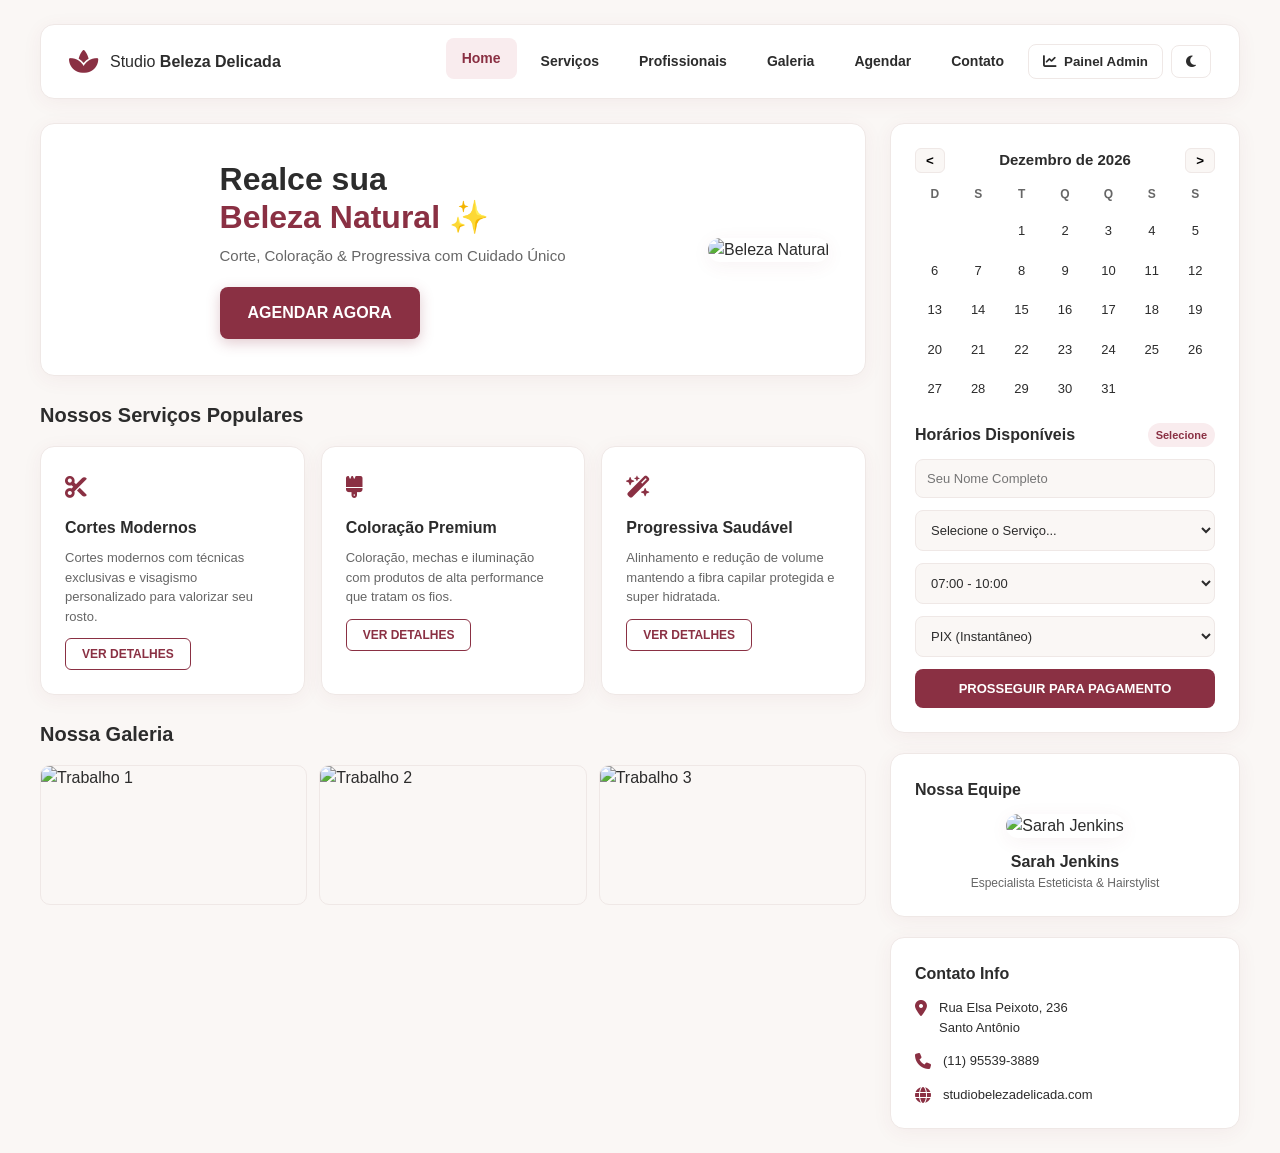
==== index.html @ c6079b97 "Add files via upload" ====
<!DOCTYPE html>
<html lang="pt-BR">
<head>
    <meta charset="UTF-8">
    <meta name="viewport" content="width=device-width, initial-scale=1.0">
    <title>Studio Beleza Delicada</title>
    <link rel="stylesheet" href="style.css">
    <link rel="stylesheet" href="https://cdnjs.cloudflare.com/ajax/libs/font-awesome/6.4.0/css/all.min.css">
</head>
<body>

    <div class="main-wrapper">
        <!-- NAVEGAÇÃO PRINCIPAL -->
        <header class="navbar">
            <div class="logo">
                <i class="fa-solid fa-spa logo-icon"></i>
                <div class="logo-text">
                    <span>Studio</span>
                    <strong>Beleza Delicada</strong>
                </div>
            </div>
            <nav class="nav-links">
                <a href="#home" class="active">Home</a>
                <a href="#servicos">Serviços</a>
                <a href="#profissionais">Profissionais</a>
                <a href="#galeria">Galeria</a>
                <a href="#agendar">Agendar</a>
                <a href="#contato">Contato</a>
                <button class="btn-admin-toggle" onclick="switchView('admin')">
                    <i class="fa-solid fa-chart-line"></i> Painel Admin
                </button>
                <button class="btn-theme-toggle" onclick="toggleTheme()" title="Alternar Tema">
                    <i class="fa-solid fa-moon"></i>
                </button>
            </nav>
        </header>

        <!-- VISÃO CLIENTE -->
        <main id="cliente-view" class="content-container">
            <div class="left-column">
                <!-- HERO BANNER -->
                <section class="hero-card" id="home">
                    <div class="hero-pattern"></div>
                    <div class="hero-content">
                        <h1>Realce sua<br><span class="hero-highlight">Beleza Natural ✨</span></h1>
                        <p class="hero-subtitle">Corte, Coloração & Progressiva com Cuidado Único</p>
                        <a href="#agendar" class="btn-primary">AGENDAR AGORA</a>
                    </div>
                    <div class="hero-image-wrapper">
                        <img src="https://images.unsplash.com/photo-1580618672591-eb180b1a973f?auto=format&fit=crop&q=80&w=800" alt="Beleza Natural" class="hero-img">
                    </div>
                </section>

                <!-- SERVIÇOS POPULARES -->
                <section class="services-section" id="servicos">
                    <h2 class="section-title">Nossos Serviços Populares</h2>
                    <div class="services-grid">
                        <div class="service-card">
                            <div class="service-icon-wrapper"><i class="fa-solid fa-scissors"></i></div>
                            <h3>Cortes Modernos</h3>
                            <p>Cortes modernos com técnicas exclusivas e visagismo personalizado para valorizar seu rosto.</p>
                            <button class="btn-secondary" onclick="selectService('Cortes Modernos', 120.00)">VER DETALHES</button>
                        </div>
                        <div class="service-card">
                            <div class="service-icon-wrapper"><i class="fa-solid fa-brush"></i></div>
                            <h3>Coloração Premium</h3>
                            <p>Coloração, mechas e iluminação com produtos de alta performance que tratam os fios.</p>
                            <button class="btn-secondary" onclick="selectService('Coloração Premium', 250.00)">VER DETALHES</button>
                        </div>
                        <div class="service-card">
                            <div class="service-icon-wrapper"><i class="fa-solid fa-wand-magic-sparkles"></i></div>
                            <h3>Progressiva Saudável</h3>
                            <p>Alinhamento e redução de volume mantendo a fibra capilar protegida e super hidratada.</p>
                            <button class="btn-secondary" onclick="selectService('Progressiva Saudável', 300.00)">VER DETALHES</button>
                        </div>
                    </div>
                </section>

                <!-- GALERIA DE TRABALHOS -->
                <section class="services-section" id="galeria" style="margin-top: 24px;">
                    <h2 class="section-title">Nossa Galeria</h2>
                    <div class="gallery-grid">
                        <img src="https://images.unsplash.com/photo-1562322140-8baeececf3df?auto=format&fit=crop&q=80&w=400" alt="Trabalho 1">
                        <img src="https://images.unsplash.com/photo-1560066984-138dadb4c035?auto=format&fit=crop&q=80&w=400" alt="Trabalho 2">
                        <img src="https://images.unsplash.com/photo-1522337360788-8b13dee7a37e?auto=format&fit=crop&q=80&w=400" alt="Trabalho 3">
                    </div>
                </section>
            </div>

            <!-- COLUNA LATERAL -->
            <aside class="right-column" id="agendar">
                <div class="sidebar-card calendar-card">
                    <div class="calendar-header">
                        <button class="cal-btn" onclick="prevMonth()">&lt;</button>
                        <span class="cal-month" id="calendar-month-year"></span>
                        <button class="cal-btn" onclick="nextMonth()">&gt;</button>
                    </div>
                    
                    <div class="calendar-grid" id="calendar-days-container">
                        <!-- Gerado via JavaScript -->
                    </div>

                    <div class="slots-container">
                        <div class="slots-title-row">
                            <h4>Horários Disponíveis</h4>
                            <span class="badge-date" id="selected-date-badge">Selecione</span>
                        </div>

                        <form id="agendamento-form" onsubmit="goToPaymentStep(event)">
                            <div class="form-group-sm">
                                <input type="text" id="client-name" placeholder="Seu Nome Completo" required>
                            </div>
                            <div class="form-group-sm">
                                <select id="service-select" required>
                                    <option value="">Selecione o Serviço...</option>
                                    <option value="Cortes Modernos|120">Cortes Modernos - R$ 120,00</option>
                                    <option value="Coloração Premium|250">Coloração Premium - R$ 250,00</option>
                                    <option value="Progressiva Saudável|300">Progressiva Saudável - R$ 300,00</option>
                                </select>
                            </div>
                            <div class="form-group-sm">
                                <select id="time-select" required>
                                    <option value="07:00 - 10:00">07:00 - 10:00</option>
                                    <option value="09:00 - 12:00">09:00 - 12:00</option>
                                    <option value="12:00 - 15:00">12:00 - 15:00</option>
                                    <option value="17:00 - 20:00">17:00 - 20:00</option>
                                </select>
                            </div>
                            <div class="form-group-sm">
                                <select id="payment-select" required>
                                    <option value="PIX">PIX (Instantâneo)</option>
                                    <option value="Cartão de Crédito">Cartão de Crédito</option>
                                    <option value="Dinheiro">Dinheiro no Salão</option>
                                </select>
                            </div>
                            <button type="submit" class="btn-slot-submit">PROSSEGUIR PARA PAGAMENTO</button>
                        </form>
                    </div>
                </div>

                <!-- EQUIPE -->
                <div class="sidebar-card team-card" id="profissionais">
                    <h4>Nossa Equipe</h4>
                    <div class="team-member">
                        <img src="https://images.unsplash.com/photo-1573496359142-b8d87734a5a2?auto=format&fit=crop&q=80&w=300" alt="Sarah Jenkins">
                        <h5>Sarah Jenkins</h5>
                        <p>Especialista Esteticista & Hairstylist</p>
                    </div>
                </div>

                <!-- CONTATO -->
                <div class="sidebar-card contact-card" id="contato">
                    <h4>Contato Info</h4>
                    <ul class="contact-list">
                        <li><i class="fa-solid fa-location-dot"></i><div>Rua Elsa Peixoto, 236<br>Santo Antônio</div></li>
                        <li><i class="fa-solid fa-phone"></i><span>(11) 95539-3889</span></li>
                        <li><i class="fa-solid fa-globe"></i><span>studiobelezadelicada.com</span></li>
                    </ul>
                </div>
            </aside>
        </main>

        <!-- TELA DE CHECKOUT / PAGAMENTO (PÁGINA DEDICADA DE PAGAMENTO) -->
        <main id="payment-view" class="content-container" style="display: none;">
            <div class="checkout-card">
                <button class="btn-secondary" onclick="cancelPayment()"><i class="fa-solid fa-arrow-left"></i> Voltar</button>
                <h2><i class="fa-solid fa-credit-card"></i> Pagamento & Confirmação</h2>
                <div class="booking-summary" id="booking-summary-box">
                    <!-- Preenchido via JS -->
                </div>
                
                <div class="payment-upload-section">
                    <h3>Anexar Comprovante ou Chave PIX</h3>
                    <p>Faça o pagamento usando o QR Code abaixo ou insira o link/arquivo do comprovante para validar no Banco de Dados.</p>
                    <div class="pix-box">
                        <i class="fa-solid fa-qrcode" style="font-size: 80px; color: var(--accent-marsala);"></i>
                        <p><strong>Chave PIX (CNPJ):</strong> 12.345.678/0001-90</p>
                    </div>
                    
                    <div class="form-group-sm" style="margin-top: 15px;">
                        <label><strong>Link do Comprovante / Transação:</strong></label>
                        <input type="url" id="payment-link-input" placeholder="https://link-do-comprovante.com/ou-id-transacao" required>
                    </div>
                    
                    <button class="btn-primary" style="width: 100%; margin-top: 15px;" onclick="finalizeBookingWithPayment()">
                        FINALIZAR E CONFIRMAR AGENDAMENTO
                    </button>
                </div>
            </div>
        </main>

        <!-- VISÃO ADMINISTRATIVA (PAINEL ADMIN / DB) -->
        <main id="admin-view" class="content-container admin-mode" style="display: none;">
            <div class="admin-header-bar">
                <h2><i class="fa-solid fa-database"></i> Gestão do Salão e Banco de Dados de Pagamentos</h2>
                <button class="btn-primary" onclick="switchView('cliente')">
                    <i class="fa-solid fa-arrow-left"></i> Voltar ao Site
                </button>
            </div>

            <div class="metrics-grid">
                <div class="metric-card">
                    <div class="metric-icon"><i class="fa-solid fa-wallet"></i></div>
                    <div>
                        <h3>Faturamento Total</h3>
                        <p id="total-revenue">R$ 0,00</p>
                    </div>
                </div>
                <div class="metric-card">
                    <div class="metric-icon"><i class="fa-solid fa-calendar-check"></i></div>
                    <div>
                        <h3>Total Agendamentos</h3>
                        <p id="total-bookings">0</p>
                    </div>
                </div>
                <div class="metric-card">
                    <div class="metric-icon"><i class="fa-solid fa-users"></i></div>
                    <div>
                        <h3>Clientes Atendidos</h3>
                        <p id="total-clients">0</p>
                    </div>
                </div>
            </div>

            <div class="db-card">
                <h3><i class="fa-solid fa-table"></i> Registros de Agendamentos e Status de Pagamento (Mock DB)</h3>
                <div class="table-responsive">
                    <table>
                        <thead>
                            <tr>
                                <th>ID</th>
                                <th>Cliente</th>
                                <th>Serviço</th>
                                <th>Horário/Data</th>
                                <th>Valor</th>
                                <th>Comprovante/Link</th>
                                <th>Status</th>
                                <th>Ações</th>
                            </tr>
                        </thead>
                        <tbody id="db-table-body">
                            <!-- JS inserido dinamicamente -->
                        </tbody>
                    </table>
                </div>
            </div>
        </main>
    </div>

    <script src="script.js"></script>
</body>
</html>
---- style.css ----
:root {
    --bg-main: #FAF7F5;
    --card-bg: #FFFFFF;
    --text-primary: #2C2C2C;
    --text-muted: #666666;
    --accent-marsala: #8A3043;
    --accent-marsala-hover: #6E2433;
    --accent-rose: #F9ECEE;
    --border-color: #EFE8E6;
    --radius: 14px;
    --shadow-soft: 0 4px 20px rgba(138, 48, 67, 0.06);
    --shadow-hover: 0 12px 28px rgba(138, 48, 67, 0.15);
    --transition: all 0.3s cubic-bezier(0.25, 0.8, 0.25, 1);
}

[data-theme="dark"] {
    --bg-main: #121212;
    --card-bg: #1E1E1E;
    --text-primary: #F0F0F0;
    --text-muted: #A0A0A0;
    --border-color: #2D2D2D;
    --shadow-soft: 0 4px 20px rgba(0, 0, 0, 0.4);
    --shadow-hover: 0 12px 28px rgba(0, 0, 0, 0.6);
}

* {
    margin: 0;
    padding: 0;
    box-sizing: border-box;
    font-family: 'Plus Jakarta Sans', 'Segoe UI', -apple-system, BlinkMacSystemFont, Roboto, sans-serif;
}

body {
    background-color: var(--bg-main);
    color: var(--text-primary);
    padding: 24px 16px;
    line-height: 1.5;
}

.main-wrapper {
    max-width: 1200px;
    margin: 0 auto;
}

/* NAVBAR MODERNA */
.navbar {
    display: flex;
    justify-content: space-between;
    align-items: center;
    background: var(--card-bg);
    padding: 16px 28px;
    border-radius: var(--radius);
    box-shadow: var(--shadow-soft);
    border: 1px solid var(--border-color);
    margin-bottom: 24px;
}

.logo {
    display: flex;
    align-items: center;
    gap: 12px;
}

.logo-icon {
    font-size: 26px;
    color: var(--accent-marsala);
}

.nav-links {
    display: flex;
    align-items: center;
    gap: 8px;
}

/* EFEITO ELEVAR E MUDAR COR NAS ABAS DO MENU */
.nav-links a {
    text-decoration: none;
    color: var(--text-primary);
    font-size: 14px;
    font-weight: 600;
    padding: 10px 16px;
    border-radius: 8px;
    transition: var(--transition);
    display: inline-block;
}

.nav-links a:hover, .nav-links a.active {
    color: var(--accent-marsala);
    background-color: var(--accent-rose);
    transform: translateY(-3px);
}

.btn-admin-toggle, .btn-theme-toggle {
    background: transparent;
    border: 1px solid var(--border-color);
    padding: 9px 14px;
    border-radius: 8px;
    cursor: pointer;
    color: var(--text-primary);
    font-weight: 600;
    transition: var(--transition);
    display: inline-flex;
    align-items: center;
    gap: 8px;
}

.btn-admin-toggle:hover, .btn-theme-toggle:hover {
    border-color: var(--accent-marsala);
    color: var(--accent-marsala);
    transform: translateY(-2px);
}

/* LAYOUT PRINCIPAL */
.content-container {
    display: grid;
    grid-template-columns: 1fr 350px;
    gap: 24px;
}

/* HERO BANNER */
.hero-card {
    background: var(--card-bg);
    border-radius: var(--radius);
    padding: 36px;
    display: flex;
    align-items: center;
    justify-content: space-between;
    box-shadow: var(--shadow-soft);
    border: 1px solid var(--border-color);
    margin-bottom: 24px;
}

.hero-content h1 {
    font-size: 32px;
    font-weight: 800;
    line-height: 1.2;
}

.hero-highlight {
    color: var(--accent-marsala);
}

.hero-subtitle {
    color: var(--text-muted);
    margin-top: 8px;
    font-size: 15px;
}

.hero-img {
    width: 260px;
    height: 200px;
    object-fit: cover;
    border-radius: var(--radius);
    box-shadow: var(--shadow-soft);
}

/* BOTÕES GERAIS */
.btn-primary {
    display: inline-block;
    background: var(--accent-marsala);
    color: #FFFFFF;
    padding: 14px 28px;
    border-radius: 8px;
    text-decoration: none;
    font-weight: 700;
    margin-top: 20px;
    border: none;
    cursor: pointer;
    transition: var(--transition);
    box-shadow: 0 4px 14px rgba(138, 48, 67, 0.25);
}

.btn-primary:hover {
    background: var(--accent-marsala-hover);
    transform: translateY(-2px);
    box-shadow: 0 6px 20px rgba(138, 48, 67, 0.35);
}

.btn-secondary {
    background: transparent;
    color: var(--accent-marsala);
    border: 1px solid var(--accent-marsala);
    padding: 8px 16px;
    border-radius: 6px;
    font-weight: 700;
    font-size: 12px;
    cursor: pointer;
    transition: var(--transition);
    margin-top: 12px;
}

.btn-secondary:hover {
    background: var(--accent-marsala);
    color: #FFFFFF;
    transform: translateY(-2px);
}

/* SEÇÃO DE SERVIÇOS & CARDS COM ELEVAÇÃO */
.section-title {
    font-size: 20px;
    font-weight: 700;
    margin-bottom: 16px;
}

.services-grid {
    display: grid;
    grid-template-columns: repeat(auto-fit, minmax(210px, 1fr));
    gap: 16px;
}

.service-card, .sidebar-card {
    background: var(--card-bg);
    padding: 24px;
    border-radius: var(--radius);
    border: 1px solid var(--border-color);
    box-shadow: var(--shadow-soft);
    transition: var(--transition);
}

.service-card:hover {
    transform: translateY(-5px);
    box-shadow: var(--shadow-hover);
    border-color: var(--accent-rose);
}

.service-icon-wrapper {
    font-size: 22px;
    color: var(--accent-marsala);
    margin-bottom: 12px;
}

.service-card h3 {
    font-size: 16px;
    font-weight: 700;
    margin-bottom: 8px;
}

.service-card p {
    font-size: 13px;
    color: var(--text-muted);
}

/* GALERIA DE FOTOS */
.gallery-grid {
    display: grid;
    grid-template-columns: repeat(3, 1fr);
    gap: 12px;
}

.gallery-grid img {
    width: 100%;
    height: 140px;
    object-fit: cover;
    border-radius: 10px;
    transition: var(--transition);
    border: 1px solid var(--border-color);
}

.gallery-grid img:hover {
    transform: scale(1.03) translateY(-3px);
    box-shadow: var(--shadow-hover);
}

/* COLUNA LATERAL & CALENDÁRIO */
.right-column {
    display: flex;
    flex-direction: column;
    gap: 20px;
}

.calendar-header {
    display: flex;
    justify-content: space-between;
    align-items: center;
    margin-bottom: 12px;
}

.cal-month {
    font-weight: 700;
    font-size: 15px;
}

.cal-btn {
    background: var(--bg-main);
    border: 1px solid var(--border-color);
    padding: 4px 10px;
    border-radius: 6px;
    cursor: pointer;
    font-weight: bold;
    transition: var(--transition);
}

.cal-btn:hover {
    background: var(--accent-marsala);
    color: #FFF;
}

.calendar-grid {
    display: grid;
    grid-template-columns: repeat(7, 1fr);
    gap: 4px;
    text-align: center;
    margin-bottom: 16px;
}

.day-head {
    font-weight: 700;
    font-size: 12px;
    color: var(--text-muted);
    padding-bottom: 6px;
}

.day {
    padding: 8px 0;
    font-size: 13px;
    border-radius: 6px;
    cursor: pointer;
    transition: var(--transition);
}

.day:hover:not(.disabled) {
    background: var(--accent-rose);
    color: var(--accent-marsala);
    font-weight: bold;
}

.day.selected {
    background: var(--accent-marsala) !important;
    color: #FFFFFF !important;
    font-weight: bold;
}

/* FORMULÁRIO DE AGENDAMENTO */
.slots-title-row {
    display: flex;
    justify-content: space-between;
    align-items: center;
    margin-bottom: 12px;
}

.badge-date {
    background: var(--accent-rose);
    color: var(--accent-marsala);
    font-size: 11px;
    font-weight: 700;
    padding: 4px 8px;
    border-radius: 20px;
}

.form-group-sm {
    margin-bottom: 12px;
}

.form-group-sm input, .form-group-sm select {
    width: 100%;
    padding: 11px;
    border: 1px solid var(--border-color);
    border-radius: 8px;
    background: var(--bg-main);
    color: var(--text-primary);
    font-size: 13px;
    outline: none;
    transition: var(--transition);
}

.form-group-sm input:focus, .form-group-sm select:focus {
    border-color: var(--accent-marsala);
    box-shadow: 0 0 0 3px var(--accent-rose);
}

.btn-slot-submit {
    width: 100%;
    background: var(--accent-marsala);
    color: #FFFFFF;
    border: none;
    padding: 12px;
    border-radius: 8px;
    font-weight: 700;
    font-size: 13px;
    cursor: pointer;
    transition: var(--transition);
}

.btn-slot-submit:hover {
    background: var(--accent-marsala-hover);
    transform: translateY(-2px);
}

/* EQUIPE */
.team-member {
    text-align: center;
    margin-top: 12px;
}

.team-member img {
    width: 100%;
    height: 220px;
    object-fit: cover;
    border-radius: var(--radius);
    margin-bottom: 12px;
    box-shadow: var(--shadow-soft);
}

.team-member h5 {
    font-size: 16px;
    font-weight: 700;
}

.team-member p {
    font-size: 12px;
    color: var(--text-muted);
}

/* CONTATO AJUSTADO (SEM MARCADORES E BEM ALINHADO) */
.contact-list {
    list-style: none;
    padding: 0;
    margin-top: 12px;
    display: flex;
    flex-direction: column;
    gap: 14px;
}

.contact-list li {
    display: flex;
    align-items: flex-start;
    gap: 12px;
    font-size: 13px;
    color: var(--text-primary);
}

.contact-list li i {
    color: var(--accent-marsala);
    font-size: 16px;
    margin-top: 2px;
}
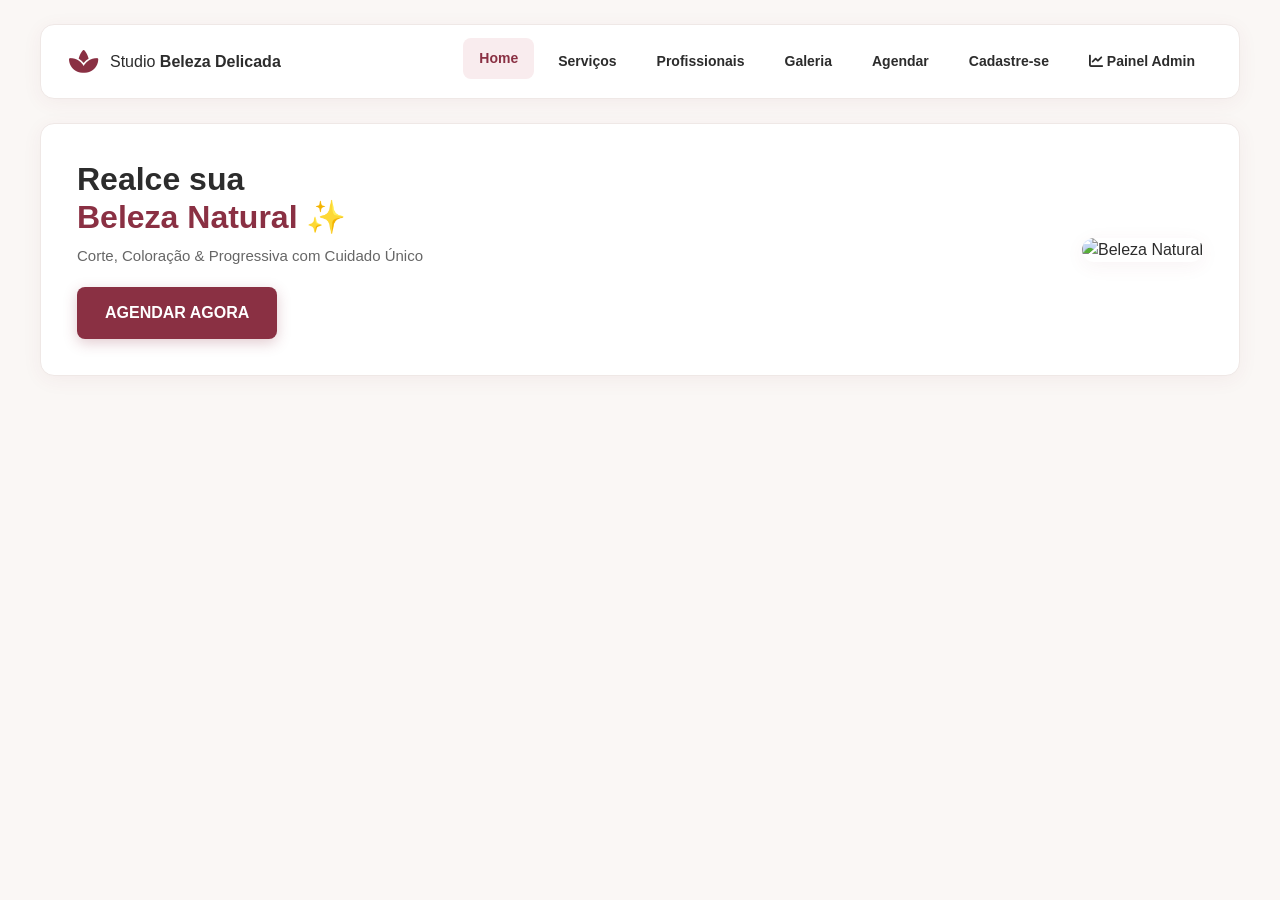
==== commit 78b39d77: "Refactor index.html structure and content Updated the index.html file to reflect changes in the stru" ====
--- a/index.html
+++ b/index.html
@@ -3,14 +3,12 @@
 <head>
     <meta charset="UTF-8">
     <meta name="viewport" content="width=device-width, initial-scale=1.0">
-    <title>Studio Beleza Delicada</title>
+    <title>Studio Beleza Delicada - Home</title>
     <link rel="stylesheet" href="style.css">
     <link rel="stylesheet" href="https://cdnjs.cloudflare.com/ajax/libs/font-awesome/6.4.0/css/all.min.css">
 </head>
 <body>
-
     <div class="main-wrapper">
-        <!-- NAVEGAÇÃO PRINCIPAL -->
         <header class="navbar">
             <div class="logo">
                 <i class="fa-solid fa-spa logo-icon"></i>
@@ -20,233 +18,28 @@
                 </div>
             </div>
             <nav class="nav-links">
-                <a href="#home" class="active">Home</a>
-                <a href="#servicos">Serviços</a>
-                <a href="#profissionais">Profissionais</a>
-                <a href="#galeria">Galeria</a>
-                <a href="#agendar">Agendar</a>
-                <a href="#contato">Contato</a>
-                <button class="btn-admin-toggle" onclick="switchView('admin')">
+                <a href="index.html" class="active">Home</a>
+                <a href="servicos.html">Serviços</a>
+                <a href="profissionais.html">Profissionais</a>
+                <a href="galeria.html">Galeria</a>
+                <a href="agendar.html">Agendar</a>
+                <a href="cadastro.html">Cadastre-se</a>
+                <a href="admin.html" class="btn-admin-nav">
                     <i class="fa-solid fa-chart-line"></i> Painel Admin
-                </button>
-                <button class="btn-theme-toggle" onclick="toggleTheme()" title="Alternar Tema">
-                    <i class="fa-solid fa-moon"></i>
-                </button>
+                </a>
             </nav>
         </header>
 
-        <!-- VISÃO CLIENTE -->
-        <main id="cliente-view" class="content-container">
-            <div class="left-column">
-                <!-- HERO BANNER -->
-                <section class="hero-card" id="home">
-                    <div class="hero-pattern"></div>
-                    <div class="hero-content">
-                        <h1>Realce sua<br><span class="hero-highlight">Beleza Natural ✨</span></h1>
-                        <p class="hero-subtitle">Corte, Coloração & Progressiva com Cuidado Único</p>
-                        <a href="#agendar" class="btn-primary">AGENDAR AGORA</a>
-                    </div>
-                    <div class="hero-image-wrapper">
-                        <img src="https://images.unsplash.com/photo-1580618672591-eb180b1a973f?auto=format&fit=crop&q=80&w=800" alt="Beleza Natural" class="hero-img">
-                    </div>
-                </section>
-
-                <!-- SERVIÇOS POPULARES -->
-                <section class="services-section" id="servicos">
-                    <h2 class="section-title">Nossos Serviços Populares</h2>
-                    <div class="services-grid">
-                        <div class="service-card">
-                            <div class="service-icon-wrapper"><i class="fa-solid fa-scissors"></i></div>
-                            <h3>Cortes Modernos</h3>
-                            <p>Cortes modernos com técnicas exclusivas e visagismo personalizado para valorizar seu rosto.</p>
-                            <button class="btn-secondary" onclick="selectService('Cortes Modernos', 120.00)">VER DETALHES</button>
-                        </div>
-                        <div class="service-card">
-                            <div class="service-icon-wrapper"><i class="fa-solid fa-brush"></i></div>
-                            <h3>Coloração Premium</h3>
-                            <p>Coloração, mechas e iluminação com produtos de alta performance que tratam os fios.</p>
-                            <button class="btn-secondary" onclick="selectService('Coloração Premium', 250.00)">VER DETALHES</button>
-                        </div>
-                        <div class="service-card">
-                            <div class="service-icon-wrapper"><i class="fa-solid fa-wand-magic-sparkles"></i></div>
-                            <h3>Progressiva Saudável</h3>
-                            <p>Alinhamento e redução de volume mantendo a fibra capilar protegida e super hidratada.</p>
-                            <button class="btn-secondary" onclick="selectService('Progressiva Saudável', 300.00)">VER DETALHES</button>
-                        </div>
-                    </div>
-                </section>
-
-                <!-- GALERIA DE TRABALHOS -->
-                <section class="services-section" id="galeria" style="margin-top: 24px;">
-                    <h2 class="section-title">Nossa Galeria</h2>
-                    <div class="gallery-grid">
-                        <img src="https://images.unsplash.com/photo-1562322140-8baeececf3df?auto=format&fit=crop&q=80&w=400" alt="Trabalho 1">
-                        <img src="https://images.unsplash.com/photo-1560066984-138dadb4c035?auto=format&fit=crop&q=80&w=400" alt="Trabalho 2">
-                        <img src="https://images.unsplash.com/photo-1522337360788-8b13dee7a37e?auto=format&fit=crop&q=80&w=400" alt="Trabalho 3">
-                    </div>
-                </section>
+        <main class="hero-card">
+            <div class="hero-content">
+                <h1>Realce sua<br><span class="hero-highlight">Beleza Natural ✨</span></h1>
+                <p class="hero-subtitle">Corte, Coloração & Progressiva com Cuidado Único</p>
+                <a href="agendar.html" class="btn-primary">AGENDAR AGORA</a>
             </div>
-
-            <!-- COLUNA LATERAL -->
-            <aside class="right-column" id="agendar">
-                <div class="sidebar-card calendar-card">
-                    <div class="calendar-header">
-                        <button class="cal-btn" onclick="prevMonth()">&lt;</button>
-                        <span class="cal-month" id="calendar-month-year"></span>
-                        <button class="cal-btn" onclick="nextMonth()">&gt;</button>
-                    </div>
-                    
-                    <div class="calendar-grid" id="calendar-days-container">
-                        <!-- Gerado via JavaScript -->
-                    </div>
-
-                    <div class="slots-container">
-                        <div class="slots-title-row">
-                            <h4>Horários Disponíveis</h4>
-                            <span class="badge-date" id="selected-date-badge">Selecione</span>
-                        </div>
-
-                        <form id="agendamento-form" onsubmit="goToPaymentStep(event)">
-                            <div class="form-group-sm">
-                                <input type="text" id="client-name" placeholder="Seu Nome Completo" required>
-                            </div>
-                            <div class="form-group-sm">
-                                <select id="service-select" required>
-                                    <option value="">Selecione o Serviço...</option>
-                                    <option value="Cortes Modernos|120">Cortes Modernos - R$ 120,00</option>
-                                    <option value="Coloração Premium|250">Coloração Premium - R$ 250,00</option>
-                                    <option value="Progressiva Saudável|300">Progressiva Saudável - R$ 300,00</option>
-                                </select>
-                            </div>
-                            <div class="form-group-sm">
-                                <select id="time-select" required>
-                                    <option value="07:00 - 10:00">07:00 - 10:00</option>
-                                    <option value="09:00 - 12:00">09:00 - 12:00</option>
-                                    <option value="12:00 - 15:00">12:00 - 15:00</option>
-                                    <option value="17:00 - 20:00">17:00 - 20:00</option>
-                                </select>
-                            </div>
-                            <div class="form-group-sm">
-                                <select id="payment-select" required>
-                                    <option value="PIX">PIX (Instantâneo)</option>
-                                    <option value="Cartão de Crédito">Cartão de Crédito</option>
-                                    <option value="Dinheiro">Dinheiro no Salão</option>
-                                </select>
-                            </div>
-                            <button type="submit" class="btn-slot-submit">PROSSEGUIR PARA PAGAMENTO</button>
-                        </form>
-                    </div>
-                </div>
-
-                <!-- EQUIPE -->
-                <div class="sidebar-card team-card" id="profissionais">
-                    <h4>Nossa Equipe</h4>
-                    <div class="team-member">
-                        <img src="https://images.unsplash.com/photo-1573496359142-b8d87734a5a2?auto=format&fit=crop&q=80&w=300" alt="Sarah Jenkins">
-                        <h5>Sarah Jenkins</h5>
-                        <p>Especialista Esteticista & Hairstylist</p>
-                    </div>
-                </div>
-
-                <!-- CONTATO -->
-                <div class="sidebar-card contact-card" id="contato">
-                    <h4>Contato Info</h4>
-                    <ul class="contact-list">
-                        <li><i class="fa-solid fa-location-dot"></i><div>Rua Elsa Peixoto, 236<br>Santo Antônio</div></li>
-                        <li><i class="fa-solid fa-phone"></i><span>(11) 95539-3889</span></li>
-                        <li><i class="fa-solid fa-globe"></i><span>studiobelezadelicada.com</span></li>
-                    </ul>
-                </div>
-            </aside>
-        </main>
-
-        <!-- TELA DE CHECKOUT / PAGAMENTO (PÁGINA DEDICADA DE PAGAMENTO) -->
-        <main id="payment-view" class="content-container" style="display: none;">
-            <div class="checkout-card">
-                <button class="btn-secondary" onclick="cancelPayment()"><i class="fa-solid fa-arrow-left"></i> Voltar</button>
-                <h2><i class="fa-solid fa-credit-card"></i> Pagamento & Confirmação</h2>
-                <div class="booking-summary" id="booking-summary-box">
-                    <!-- Preenchido via JS -->
-                </div>
-                
-                <div class="payment-upload-section">
-                    <h3>Anexar Comprovante ou Chave PIX</h3>
-                    <p>Faça o pagamento usando o QR Code abaixo ou insira o link/arquivo do comprovante para validar no Banco de Dados.</p>
-                    <div class="pix-box">
-                        <i class="fa-solid fa-qrcode" style="font-size: 80px; color: var(--accent-marsala);"></i>
-                        <p><strong>Chave PIX (CNPJ):</strong> 12.345.678/0001-90</p>
-                    </div>
-                    
-                    <div class="form-group-sm" style="margin-top: 15px;">
-                        <label><strong>Link do Comprovante / Transação:</strong></label>
-                        <input type="url" id="payment-link-input" placeholder="https://link-do-comprovante.com/ou-id-transacao" required>
-                    </div>
-                    
-                    <button class="btn-primary" style="width: 100%; margin-top: 15px;" onclick="finalizeBookingWithPayment()">
-                        FINALIZAR E CONFIRMAR AGENDAMENTO
-                    </button>
-                </div>
-            </div>
-        </main>
-
-        <!-- VISÃO ADMINISTRATIVA (PAINEL ADMIN / DB) -->
-        <main id="admin-view" class="content-container admin-mode" style="display: none;">
-            <div class="admin-header-bar">
-                <h2><i class="fa-solid fa-database"></i> Gestão do Salão e Banco de Dados de Pagamentos</h2>
-                <button class="btn-primary" onclick="switchView('cliente')">
-                    <i class="fa-solid fa-arrow-left"></i> Voltar ao Site
-                </button>
-            </div>
-
-            <div class="metrics-grid">
-                <div class="metric-card">
-                    <div class="metric-icon"><i class="fa-solid fa-wallet"></i></div>
-                    <div>
-                        <h3>Faturamento Total</h3>
-                        <p id="total-revenue">R$ 0,00</p>
-                    </div>
-                </div>
-                <div class="metric-card">
-                    <div class="metric-icon"><i class="fa-solid fa-calendar-check"></i></div>
-                    <div>
-                        <h3>Total Agendamentos</h3>
-                        <p id="total-bookings">0</p>
-                    </div>
-                </div>
-                <div class="metric-card">
-                    <div class="metric-icon"><i class="fa-solid fa-users"></i></div>
-                    <div>
-                        <h3>Clientes Atendidos</h3>
-                        <p id="total-clients">0</p>
-                    </div>
-                </div>
-            </div>
-
-            <div class="db-card">
-                <h3><i class="fa-solid fa-table"></i> Registros de Agendamentos e Status de Pagamento (Mock DB)</h3>
-                <div class="table-responsive">
-                    <table>
-                        <thead>
-                            <tr>
-                                <th>ID</th>
-                                <th>Cliente</th>
-                                <th>Serviço</th>
-                                <th>Horário/Data</th>
-                                <th>Valor</th>
-                                <th>Comprovante/Link</th>
-                                <th>Status</th>
-                                <th>Ações</th>
-                            </tr>
-                        </thead>
-                        <tbody id="db-table-body">
-                            <!-- JS inserido dinamicamente -->
-                        </tbody>
-                    </table>
-                </div>
+            <div class="hero-image-wrapper">
+                <img src="https://images.unsplash.com/photo-1580618672591-eb180b1a973f?auto=format&fit=crop&q=80&w=800" alt="Beleza Natural" class="hero-img">
             </div>
         </main>
     </div>
-
-    <script src="script.js"></script>
 </body>
-</html>+</html>
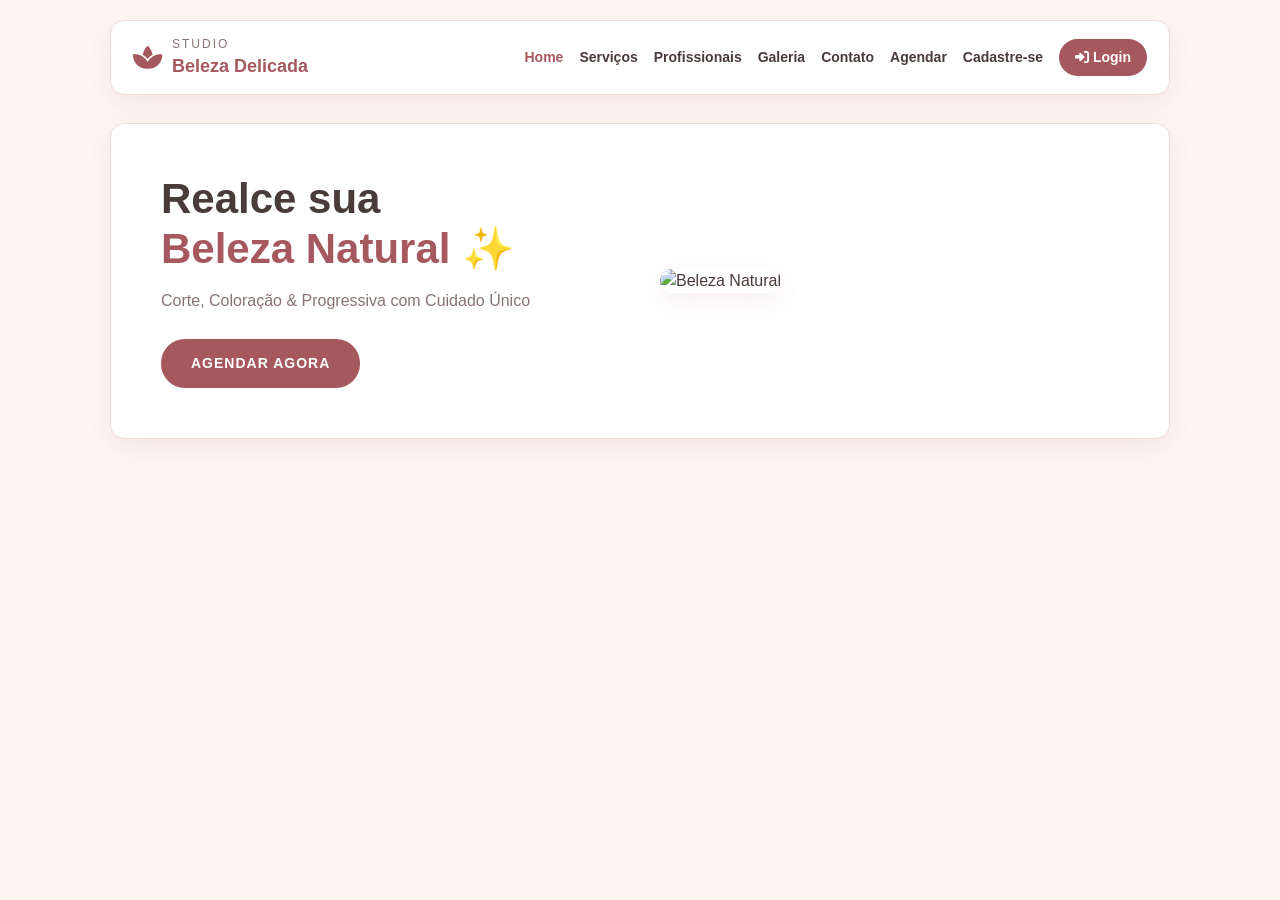
==== commit f96729ca: "Add files via upload Modificações feitas, adicionei paginas faltantes, corrigidos erros de folha de " ====
--- a/index.html
+++ b/index.html
@@ -18,15 +18,15 @@
                 </div>
             </div>
             <nav class="nav-links">
-                <a href="index.html" class="active">Home</a>
-                <a href="servicos.html">Serviços</a>
-                <a href="profissionais.html">Profissionais</a>
-                <a href="galeria.html">Galeria</a>
-                <a href="agendar.html">Agendar</a>
-                <a href="cadastro.html">Cadastre-se</a>
-                <a href="admin.html" class="btn-admin-nav">
-                    <i class="fa-solid fa-chart-line"></i> Painel Admin
-                </a>
+             <a href="index.html" class="active">Home</a>
+             <a href="servicos.html">Serviços</a>
+             <a href="profissionais.html">Profissionais</a>
+             <a href="galeria.html">Galeria</a>
+             <a href="contato.html">Contato</a> <!-- Adicionado conforme RF01 -->
+             <a href="agendar.html">Agendar</a>
+             <a href="cadastro.html">Cadastre-se</a>
+              <!-- O ideal seria apontar para login.html em vez de admin.html -->
+             <a href="login.html" class="btn-admin-nav"><i class="fa-solid fa-right-to-bracket"></i> Login</a>
             </nav>
         </header>
 
@@ -42,4 +42,4 @@
         </main>
     </div>
 </body>
-</html>
+</html>
--- a/style.css
+++ b/style.css
@@ -1,436 +1,420 @@
-:root {
-    --bg-main: #FAF7F5;
-    --card-bg: #FFFFFF;
-    --text-primary: #2C2C2C;
-    --text-muted: #666666;
-    --accent-marsala: #8A3043;
-    --accent-marsala-hover: #6E2433;
-    --accent-rose: #F9ECEE;
-    --border-color: #EFE8E6;
-    --radius: 14px;
-    --shadow-soft: 0 4px 20px rgba(138, 48, 67, 0.06);
-    --shadow-hover: 0 12px 28px rgba(138, 48, 67, 0.15);
-    --transition: all 0.3s cubic-bezier(0.25, 0.8, 0.25, 1);
-}
-
-[data-theme="dark"] {
-    --bg-main: #121212;
-    --card-bg: #1E1E1E;
-    --text-primary: #F0F0F0;
-    --text-muted: #A0A0A0;
-    --border-color: #2D2D2D;
-    --shadow-soft: 0 4px 20px rgba(0, 0, 0, 0.4);
-    --shadow-hover: 0 12px 28px rgba(0, 0, 0, 0.6);
-}
-
-* {
-    margin: 0;
-    padding: 0;
-    box-sizing: border-box;
-    font-family: 'Plus Jakarta Sans', 'Segoe UI', -apple-system, BlinkMacSystemFont, Roboto, sans-serif;
-}
-
-body {
-    background-color: var(--bg-main);
-    color: var(--text-primary);
-    padding: 24px 16px;
-    line-height: 1.5;
-}
-
-.main-wrapper {
-    max-width: 1200px;
-    margin: 0 auto;
-}
-
-/* NAVBAR MODERNA */
-.navbar {
-    display: flex;
-    justify-content: space-between;
-    align-items: center;
-    background: var(--card-bg);
-    padding: 16px 28px;
-    border-radius: var(--radius);
-    box-shadow: var(--shadow-soft);
-    border: 1px solid var(--border-color);
-    margin-bottom: 24px;
-}
-
-.logo {
-    display: flex;
-    align-items: center;
-    gap: 12px;
-}
-
-.logo-icon {
-    font-size: 26px;
-    color: var(--accent-marsala);
-}
-
-.nav-links {
-    display: flex;
-    align-items: center;
-    gap: 8px;
-}
-
-/* EFEITO ELEVAR E MUDAR COR NAS ABAS DO MENU */
-.nav-links a {
-    text-decoration: none;
-    color: var(--text-primary);
-    font-size: 14px;
-    font-weight: 600;
-    padding: 10px 16px;
-    border-radius: 8px;
-    transition: var(--transition);
-    display: inline-block;
-}
-
-.nav-links a:hover, .nav-links a.active {
-    color: var(--accent-marsala);
-    background-color: var(--accent-rose);
-    transform: translateY(-3px);
-}
-
-.btn-admin-toggle, .btn-theme-toggle {
-    background: transparent;
-    border: 1px solid var(--border-color);
-    padding: 9px 14px;
-    border-radius: 8px;
-    cursor: pointer;
-    color: var(--text-primary);
-    font-weight: 600;
-    transition: var(--transition);
-    display: inline-flex;
-    align-items: center;
-    gap: 8px;
-}
-
-.btn-admin-toggle:hover, .btn-theme-toggle:hover {
-    border-color: var(--accent-marsala);
-    color: var(--accent-marsala);
-    transform: translateY(-2px);
-}
-
-/* LAYOUT PRINCIPAL */
-.content-container {
-    display: grid;
-    grid-template-columns: 1fr 350px;
-    gap: 24px;
-}
-
-/* HERO BANNER */
-.hero-card {
-    background: var(--card-bg);
-    border-radius: var(--radius);
-    padding: 36px;
-    display: flex;
-    align-items: center;
-    justify-content: space-between;
-    box-shadow: var(--shadow-soft);
-    border: 1px solid var(--border-color);
-    margin-bottom: 24px;
-}
-
-.hero-content h1 {
-    font-size: 32px;
-    font-weight: 800;
-    line-height: 1.2;
-}
-
-.hero-highlight {
-    color: var(--accent-marsala);
-}
-
-.hero-subtitle {
-    color: var(--text-muted);
-    margin-top: 8px;
-    font-size: 15px;
-}
-
-.hero-img {
-    width: 260px;
-    height: 200px;
-    object-fit: cover;
-    border-radius: var(--radius);
-    box-shadow: var(--shadow-soft);
-}
-
-/* BOTÕES GERAIS */
-.btn-primary {
-    display: inline-block;
-    background: var(--accent-marsala);
-    color: #FFFFFF;
-    padding: 14px 28px;
-    border-radius: 8px;
-    text-decoration: none;
-    font-weight: 700;
-    margin-top: 20px;
-    border: none;
-    cursor: pointer;
-    transition: var(--transition);
-    box-shadow: 0 4px 14px rgba(138, 48, 67, 0.25);
-}
-
-.btn-primary:hover {
-    background: var(--accent-marsala-hover);
-    transform: translateY(-2px);
-    box-shadow: 0 6px 20px rgba(138, 48, 67, 0.35);
-}
-
-.btn-secondary {
-    background: transparent;
-    color: var(--accent-marsala);
-    border: 1px solid var(--accent-marsala);
-    padding: 8px 16px;
-    border-radius: 6px;
-    font-weight: 700;
-    font-size: 12px;
-    cursor: pointer;
-    transition: var(--transition);
-    margin-top: 12px;
-}
-
-.btn-secondary:hover {
-    background: var(--accent-marsala);
-    color: #FFFFFF;
-    transform: translateY(-2px);
-}
-
-/* SEÇÃO DE SERVIÇOS & CARDS COM ELEVAÇÃO */
-.section-title {
-    font-size: 20px;
-    font-weight: 700;
-    margin-bottom: 16px;
-}
-
-.services-grid {
-    display: grid;
-    grid-template-columns: repeat(auto-fit, minmax(210px, 1fr));
-    gap: 16px;
-}
-
-.service-card, .sidebar-card {
-    background: var(--card-bg);
-    padding: 24px;
-    border-radius: var(--radius);
-    border: 1px solid var(--border-color);
-    box-shadow: var(--shadow-soft);
-    transition: var(--transition);
-}
-
-.service-card:hover {
-    transform: translateY(-5px);
-    box-shadow: var(--shadow-hover);
-    border-color: var(--accent-rose);
-}
-
-.service-icon-wrapper {
-    font-size: 22px;
-    color: var(--accent-marsala);
-    margin-bottom: 12px;
-}
-
-.service-card h3 {
-    font-size: 16px;
-    font-weight: 700;
-    margin-bottom: 8px;
-}
-
-.service-card p {
-    font-size: 13px;
-    color: var(--text-muted);
-}
-
-/* GALERIA DE FOTOS */
-.gallery-grid {
-    display: grid;
-    grid-template-columns: repeat(3, 1fr);
-    gap: 12px;
-}
-
-.gallery-grid img {
-    width: 100%;
-    height: 140px;
-    object-fit: cover;
-    border-radius: 10px;
-    transition: var(--transition);
-    border: 1px solid var(--border-color);
-}
-
-.gallery-grid img:hover {
-    transform: scale(1.03) translateY(-3px);
-    box-shadow: var(--shadow-hover);
-}
-
-/* COLUNA LATERAL & CALENDÁRIO */
-.right-column {
-    display: flex;
-    flex-direction: column;
-    gap: 20px;
-}
-
-.calendar-header {
-    display: flex;
-    justify-content: space-between;
-    align-items: center;
-    margin-bottom: 12px;
-}
-
-.cal-month {
-    font-weight: 700;
-    font-size: 15px;
-}
-
-.cal-btn {
-    background: var(--bg-main);
-    border: 1px solid var(--border-color);
-    padding: 4px 10px;
-    border-radius: 6px;
-    cursor: pointer;
-    font-weight: bold;
-    transition: var(--transition);
-}
-
-.cal-btn:hover {
-    background: var(--accent-marsala);
-    color: #FFF;
-}
-
-.calendar-grid {
-    display: grid;
-    grid-template-columns: repeat(7, 1fr);
-    gap: 4px;
-    text-align: center;
-    margin-bottom: 16px;
-}
-
-.day-head {
-    font-weight: 700;
-    font-size: 12px;
-    color: var(--text-muted);
-    padding-bottom: 6px;
-}
-
-.day {
-    padding: 8px 0;
-    font-size: 13px;
-    border-radius: 6px;
-    cursor: pointer;
-    transition: var(--transition);
-}
-
-.day:hover:not(.disabled) {
-    background: var(--accent-rose);
-    color: var(--accent-marsala);
-    font-weight: bold;
-}
-
-.day.selected {
-    background: var(--accent-marsala) !important;
-    color: #FFFFFF !important;
-    font-weight: bold;
-}
-
-/* FORMULÁRIO DE AGENDAMENTO */
-.slots-title-row {
-    display: flex;
-    justify-content: space-between;
-    align-items: center;
-    margin-bottom: 12px;
-}
-
-.badge-date {
-    background: var(--accent-rose);
-    color: var(--accent-marsala);
-    font-size: 11px;
-    font-weight: 700;
-    padding: 4px 8px;
-    border-radius: 20px;
-}
-
-.form-group-sm {
-    margin-bottom: 12px;
-}
-
-.form-group-sm input, .form-group-sm select {
-    width: 100%;
-    padding: 11px;
-    border: 1px solid var(--border-color);
-    border-radius: 8px;
-    background: var(--bg-main);
-    color: var(--text-primary);
-    font-size: 13px;
-    outline: none;
-    transition: var(--transition);
-}
-
-.form-group-sm input:focus, .form-group-sm select:focus {
-    border-color: var(--accent-marsala);
-    box-shadow: 0 0 0 3px var(--accent-rose);
-}
-
-.btn-slot-submit {
-    width: 100%;
-    background: var(--accent-marsala);
-    color: #FFFFFF;
-    border: none;
-    padding: 12px;
-    border-radius: 8px;
-    font-weight: 700;
-    font-size: 13px;
-    cursor: pointer;
-    transition: var(--transition);
-}
-
-.btn-slot-submit:hover {
-    background: var(--accent-marsala-hover);
-    transform: translateY(-2px);
-}
-
-/* EQUIPE */
-.team-member {
-    text-align: center;
-    margin-top: 12px;
-}
-
-.team-member img {
-    width: 100%;
-    height: 220px;
-    object-fit: cover;
-    border-radius: var(--radius);
-    margin-bottom: 12px;
-    box-shadow: var(--shadow-soft);
-}
-
-.team-member h5 {
-    font-size: 16px;
-    font-weight: 700;
-}
-
-.team-member p {
-    font-size: 12px;
-    color: var(--text-muted);
-}
-
-/* CONTATO AJUSTADO (SEM MARCADORES E BEM ALINHADO) */
-.contact-list {
-    list-style: none;
-    padding: 0;
-    margin-top: 12px;
-    display: flex;
-    flex-direction: column;
-    gap: 14px;
-}
-
-.contact-list li {
-    display: flex;
-    align-items: flex-start;
-    gap: 12px;
-    font-size: 13px;
-    color: var(--text-primary);
-}
-
-.contact-list li i {
-    color: var(--accent-marsala);
-    font-size: 16px;
-    margin-top: 2px;
-}+/* ===== RESET & VARIÁVEIS ===== */
+* {
+    margin: 0;
+    padding: 0;
+    box-sizing: border-box;
+}
+
+:root {
+    --bg-main: #fdf6f3;
+    --card-bg: #ffffff;
+    --text-primary: #4a3b3b;
+    --text-secondary: #8a7373;
+    --accent-marsala: #a5585e;
+    --accent-marsala-dark: #8c454b;
+    --border-color: #efdcd6;
+    --radius: 14px;
+    --shadow-soft: 0 8px 24px rgba(165, 88, 94, 0.10);
+    --transition: all 0.25s ease;
+}
+
+body {
+    font-family: 'Segoe UI', Tahoma, sans-serif;
+    background: var(--bg-main);
+    color: var(--text-primary);
+    line-height: 1.5;
+}
+
+.main-wrapper {
+    max-width: 1100px;
+    margin: 0 auto;
+    padding: 20px;
+}
+
+/* ===== NAVBAR ===== */
+.navbar {
+    display: flex;
+    align-items: center;
+    justify-content: space-between;
+    flex-wrap: wrap;
+    gap: 14px;
+    background: var(--card-bg);
+    padding: 14px 22px;
+    border-radius: var(--radius);
+    border: 1px solid var(--border-color);
+    box-shadow: var(--shadow-soft);
+    margin-bottom: 28px;
+}
+
+.logo {
+    display: flex;
+    align-items: center;
+    gap: 10px;
+}
+
+.logo-icon {
+    font-size: 26px;
+    color: var(--accent-marsala);
+}
+
+.logo-text span {
+    display: block;
+    font-size: 12px;
+    color: var(--text-secondary);
+    text-transform: uppercase;
+    letter-spacing: 2px;
+}
+
+.logo-text strong {
+    font-size: 18px;
+    color: var(--accent-marsala);
+}
+
+.nav-links {
+    display: flex;
+    align-items: center;
+    flex-wrap: wrap;
+    gap: 16px;
+}
+
+.nav-links a {
+    text-decoration: none;
+    color: var(--text-primary);
+    font-size: 14px;
+    font-weight: 600;
+    transition: var(--transition);
+}
+
+.nav-links a:hover,
+.nav-links a.active {
+    color: var(--accent-marsala);
+}
+
+.btn-admin-nav {
+    background: var(--accent-marsala);
+    color: #fff !important;
+    padding: 8px 16px;
+    border-radius: 20px;
+}
+
+.btn-admin-nav:hover {
+    background: var(--accent-marsala-dark);
+}
+
+/* ===== HERO ===== */
+.hero-card {
+    display: flex;
+    align-items: center;
+    gap: 40px;
+    flex-wrap: wrap;
+    background: var(--card-bg);
+    padding: 50px;
+    border-radius: var(--radius);
+    border: 1px solid var(--border-color);
+    box-shadow: var(--shadow-soft);
+}
+
+.hero-content {
+    flex: 1;
+    min-width: 280px;
+}
+
+.hero-content h1 {
+    font-size: 42px;
+    line-height: 1.2;
+    margin-bottom: 14px;
+}
+
+.hero-highlight {
+    color: var(--accent-marsala);
+}
+
+.hero-subtitle {
+    color: var(--text-secondary);
+    margin-bottom: 26px;
+    font-size: 16px;
+}
+
+.hero-image-wrapper {
+    flex: 1;
+    min-width: 260px;
+}
+
+.hero-img {
+    width: 100%;
+    border-radius: var(--radius);
+    box-shadow: var(--shadow-soft);
+}
+
+/* ===== BOTÕES ===== */
+.btn-primary {
+    display: inline-block;
+    background: var(--accent-marsala);
+    color: #fff;
+    text-decoration: none;
+    border: none;
+    padding: 14px 30px;
+    border-radius: 24px;
+    font-weight: bold;
+    font-size: 14px;
+    letter-spacing: 1px;
+    cursor: pointer;
+    transition: var(--transition);
+}
+
+.btn-primary:hover {
+    background: var(--accent-marsala-dark);
+    transform: translateY(-2px);
+}
+
+/* ===== PÁGINAS DE CONTEÚDO ===== */
+.page-card {
+    background: var(--card-bg);
+    padding: 40px;
+    border-radius: var(--radius);
+    border: 1px solid var(--border-color);
+    box-shadow: var(--shadow-soft);
+}
+
+.page-card h1 {
+    margin-bottom: 20px;
+    color: var(--accent-marsala);
+}
+
+.services-grid {
+    display: grid;
+    grid-template-columns: repeat(auto-fit, minmax(220px, 1fr));
+    gap: 18px;
+}
+
+.service-card {
+    border: 1px solid var(--border-color);
+    border-radius: var(--radius);
+    padding: 22px;
+    transition: var(--transition);
+}
+
+.service-card:hover {
+    transform: translateY(-4px);
+    box-shadow: var(--shadow-soft);
+}
+
+.service-card i {
+    font-size: 28px;
+    color: var(--accent-marsala);
+    margin-bottom: 10px;
+}
+
+.service-card h3 {
+    margin-bottom: 6px;
+}
+
+.service-card p {
+    color: var(--text-secondary);
+    font-size: 14px;
+}
+
+.service-card .price {
+    display: block;
+    margin-top: 10px;
+    font-weight: bold;
+    color: var(--accent-marsala);
+}
+
+.gallery-grid {
+    display: grid;
+    grid-template-columns: repeat(auto-fit, minmax(200px, 1fr));
+    gap: 16px;
+}
+
+.gallery-grid img {
+    width: 100%;
+    height: 200px;
+    object-fit: cover;
+    border-radius: var(--radius);
+}
+
+/* ===== REGISTRO E ABAS ===== */
+.registration-container {
+    max-width: 600px;
+    margin: 0 auto;
+}
+
+.tab-buttons {
+    display: flex;
+    gap: 10px;
+    margin-bottom: 20px;
+}
+
+.tab-btn {
+    flex: 1;
+    padding: 12px;
+    border: 1px solid var(--border-color);
+    background: var(--card-bg);
+    border-radius: 8px;
+    cursor: pointer;
+    font-weight: bold;
+    color: var(--text-primary);
+    transition: var(--transition);
+}
+
+.tab-btn.active {
+    background: var(--accent-marsala);
+    color: #FFF;
+    border-color: var(--accent-marsala);
+}
+
+.form-card {
+    background: var(--card-bg);
+    padding: 28px;
+    border-radius: var(--radius);
+    border: 1px solid var(--border-color);
+    box-shadow: var(--shadow-soft);
+}
+
+.form-card h2 {
+    margin-bottom: 18px;
+    color: var(--accent-marsala);
+}
+
+.form-group {
+    margin-bottom: 16px;
+}
+
+.form-group label {
+    display: block;
+    font-size: 13px;
+    font-weight: 600;
+    margin-bottom: 6px;
+}
+
+.form-group input,
+.form-group select {
+    width: 100%;
+    padding: 10px;
+    border: 1px solid var(--border-color);
+    border-radius: 6px;
+    background: var(--bg-main);
+    color: var(--text-primary);
+}
+
+/* ===== ADMIN ===== */
+.admin-dashboard {
+    display: flex;
+    flex-direction: column;
+    gap: 0;
+}
+
+.metrics-grid {
+    display: grid;
+    grid-template-columns: repeat(auto-fit, minmax(220px, 1fr));
+    gap: 18px;
+}
+
+.metric-card {
+    display: flex;
+    align-items: center;
+    gap: 16px;
+    background: var(--card-bg);
+    padding: 22px;
+    border-radius: var(--radius);
+    border: 1px solid var(--border-color);
+    box-shadow: var(--shadow-soft);
+}
+
+.metric-icon {
+    font-size: 30px;
+    color: var(--accent-marsala);
+}
+
+.metric-card h3 {
+    font-size: 13px;
+    color: var(--text-secondary);
+    text-transform: uppercase;
+    letter-spacing: 1px;
+}
+
+.metric-card p {
+    font-size: 24px;
+    font-weight: bold;
+}
+
+.db-card {
+    background: var(--card-bg);
+    padding: 24px;
+    border-radius: var(--radius);
+    border: 1px solid var(--border-color);
+    box-shadow: var(--shadow-soft);
+}
+
+.db-card h3 {
+    margin-bottom: 14px;
+    color: var(--accent-marsala);
+}
+
+.table-responsive {
+    overflow-x: auto;
+}
+
+table {
+    width: 100%;
+    border-collapse: collapse;
+}
+
+th, td {
+    text-align: left;
+    padding: 10px 12px;
+    border-bottom: 1px solid var(--border-color);
+    font-size: 14px;
+}
+
+th {
+    color: var(--text-secondary);
+    text-transform: uppercase;
+    font-size: 12px;
+    letter-spacing: 1px;
+}
+
+/* BADGES DE USUÁRIOS NO ADMIN */
+.badge-cli {
+    background: #e3f2fd;
+    color: #1976d2;
+    padding: 4px 8px;
+    border-radius: 12px;
+    font-size: 11px;
+    font-weight: bold;
+}
+
+.badge-prof {
+    background: #f3e5f5;
+    color: #7b1fa2;
+    padding: 4px 8px;
+    border-radius: 12px;
+    font-size: 11px;
+    font-weight: bold;
+}
+
+.badge-pendente {
+    background: #fff3e0;
+    color: #e65100;
+    padding: 4px 8px;
+    border-radius: 12px;
+    font-size: 11px;
+    font-weight: bold;
+}
+
+.badge-pago {
+    background: #e8f5e9;
+    color: #2e7d32;
+    padding: 4px 8px;
+    border-radius: 12px;
+    font-size: 11px;
+    font-weight: bold;
+}
+
+footer {
+    text-align: center;
+    color: var(--text-secondary);
+    padding: 30px 0 10px;
+    font-size: 13px;
+}
